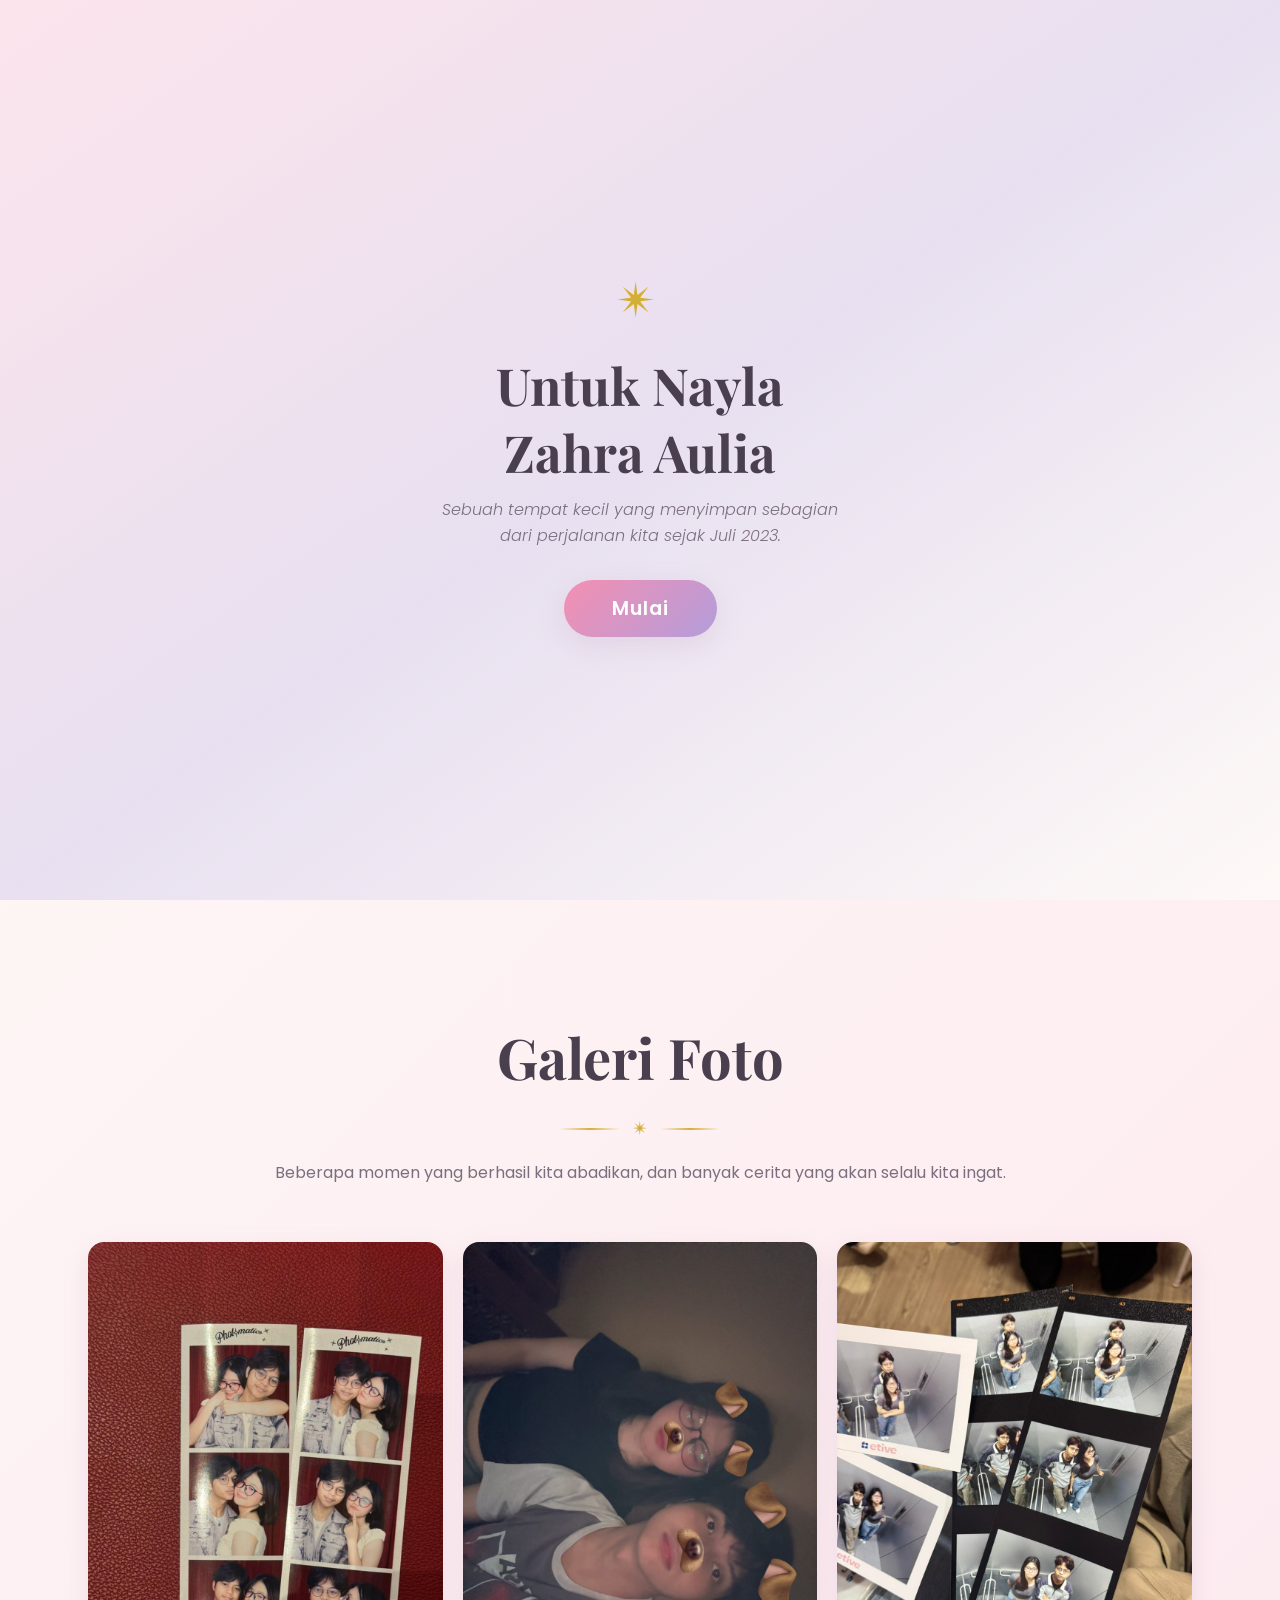
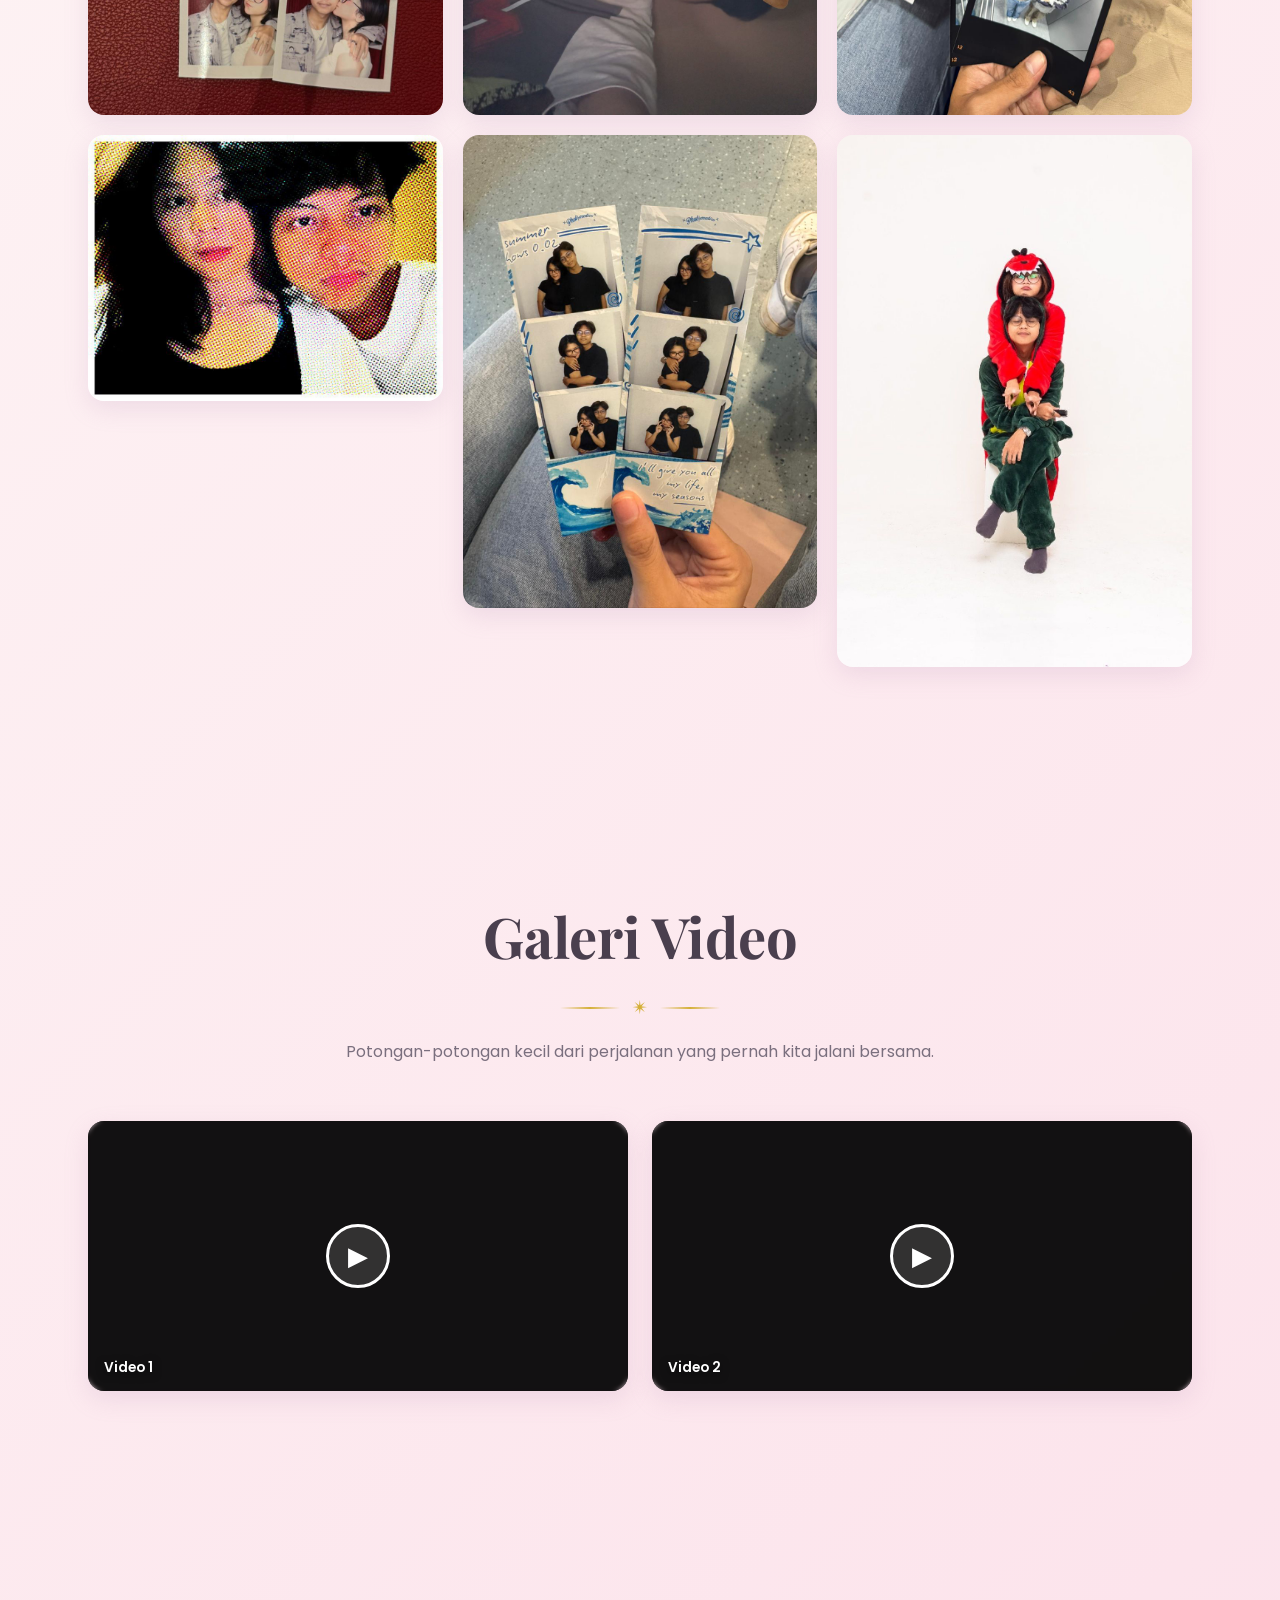
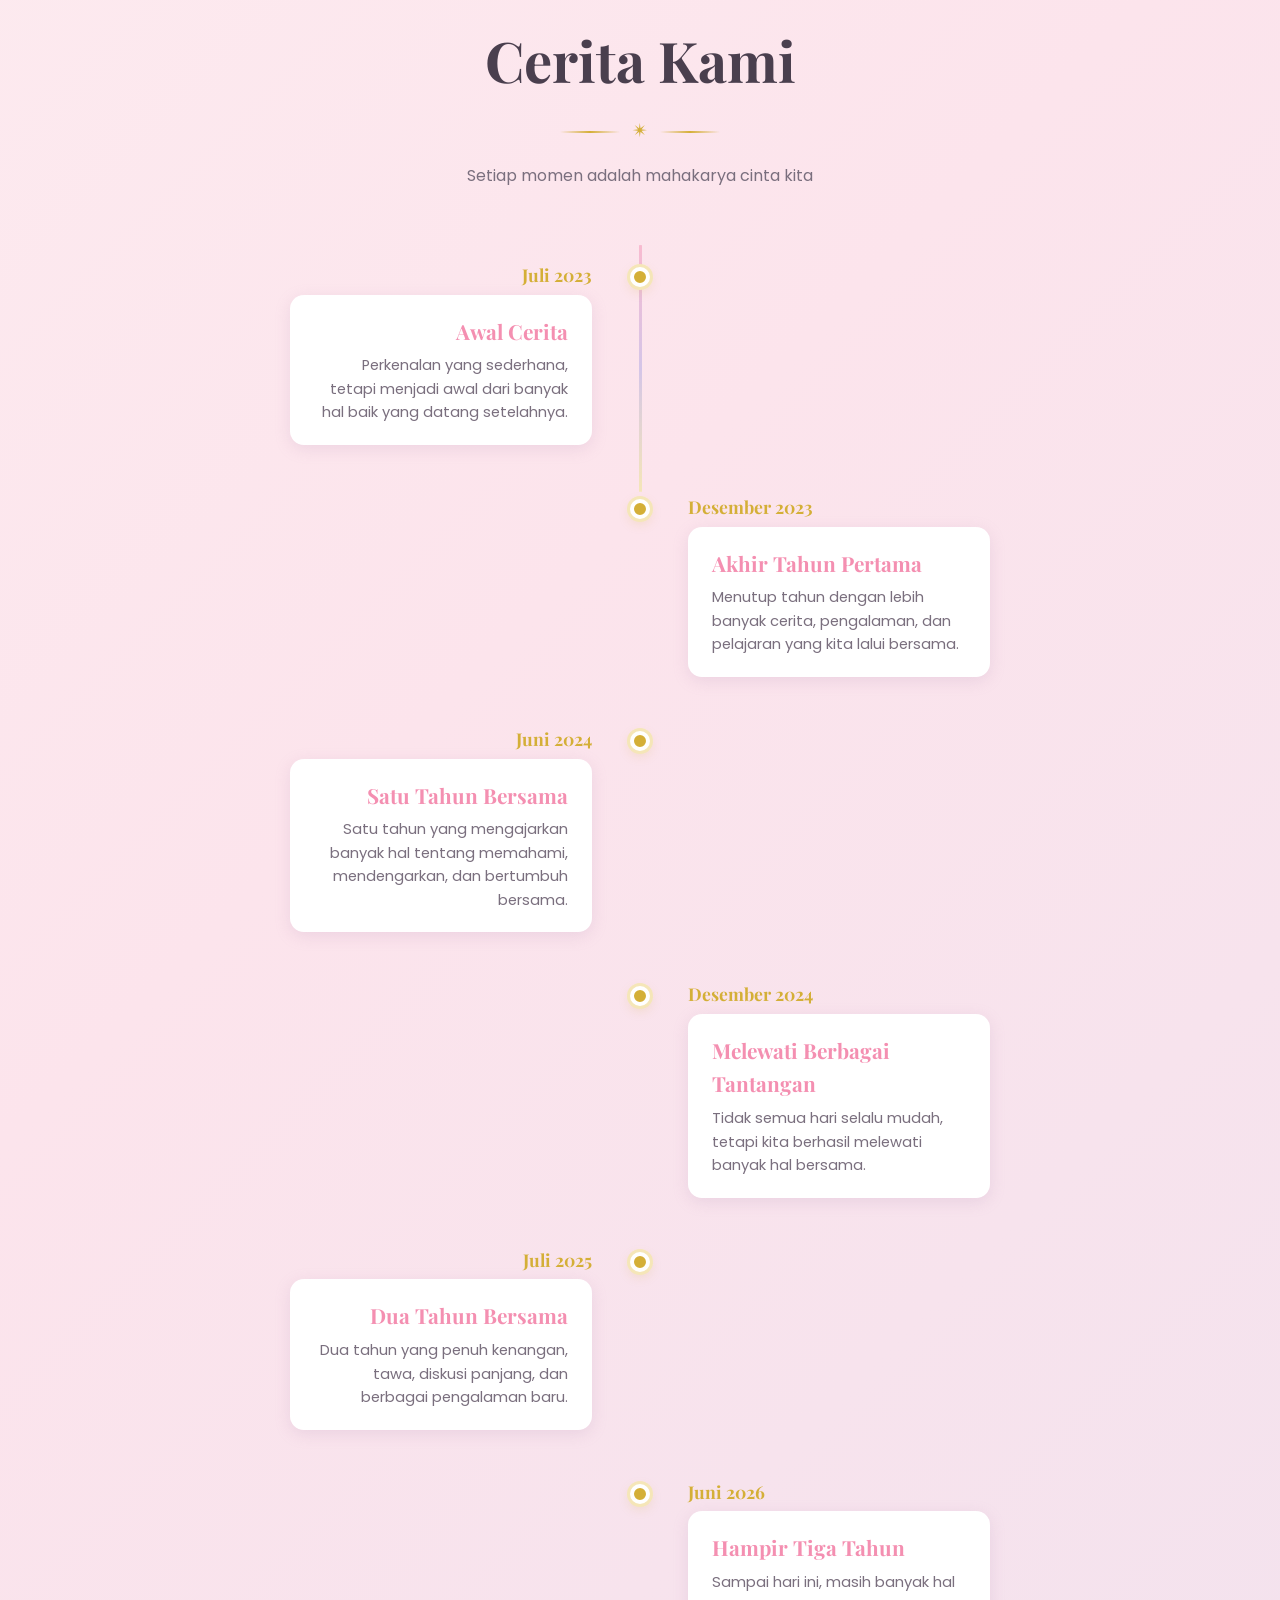
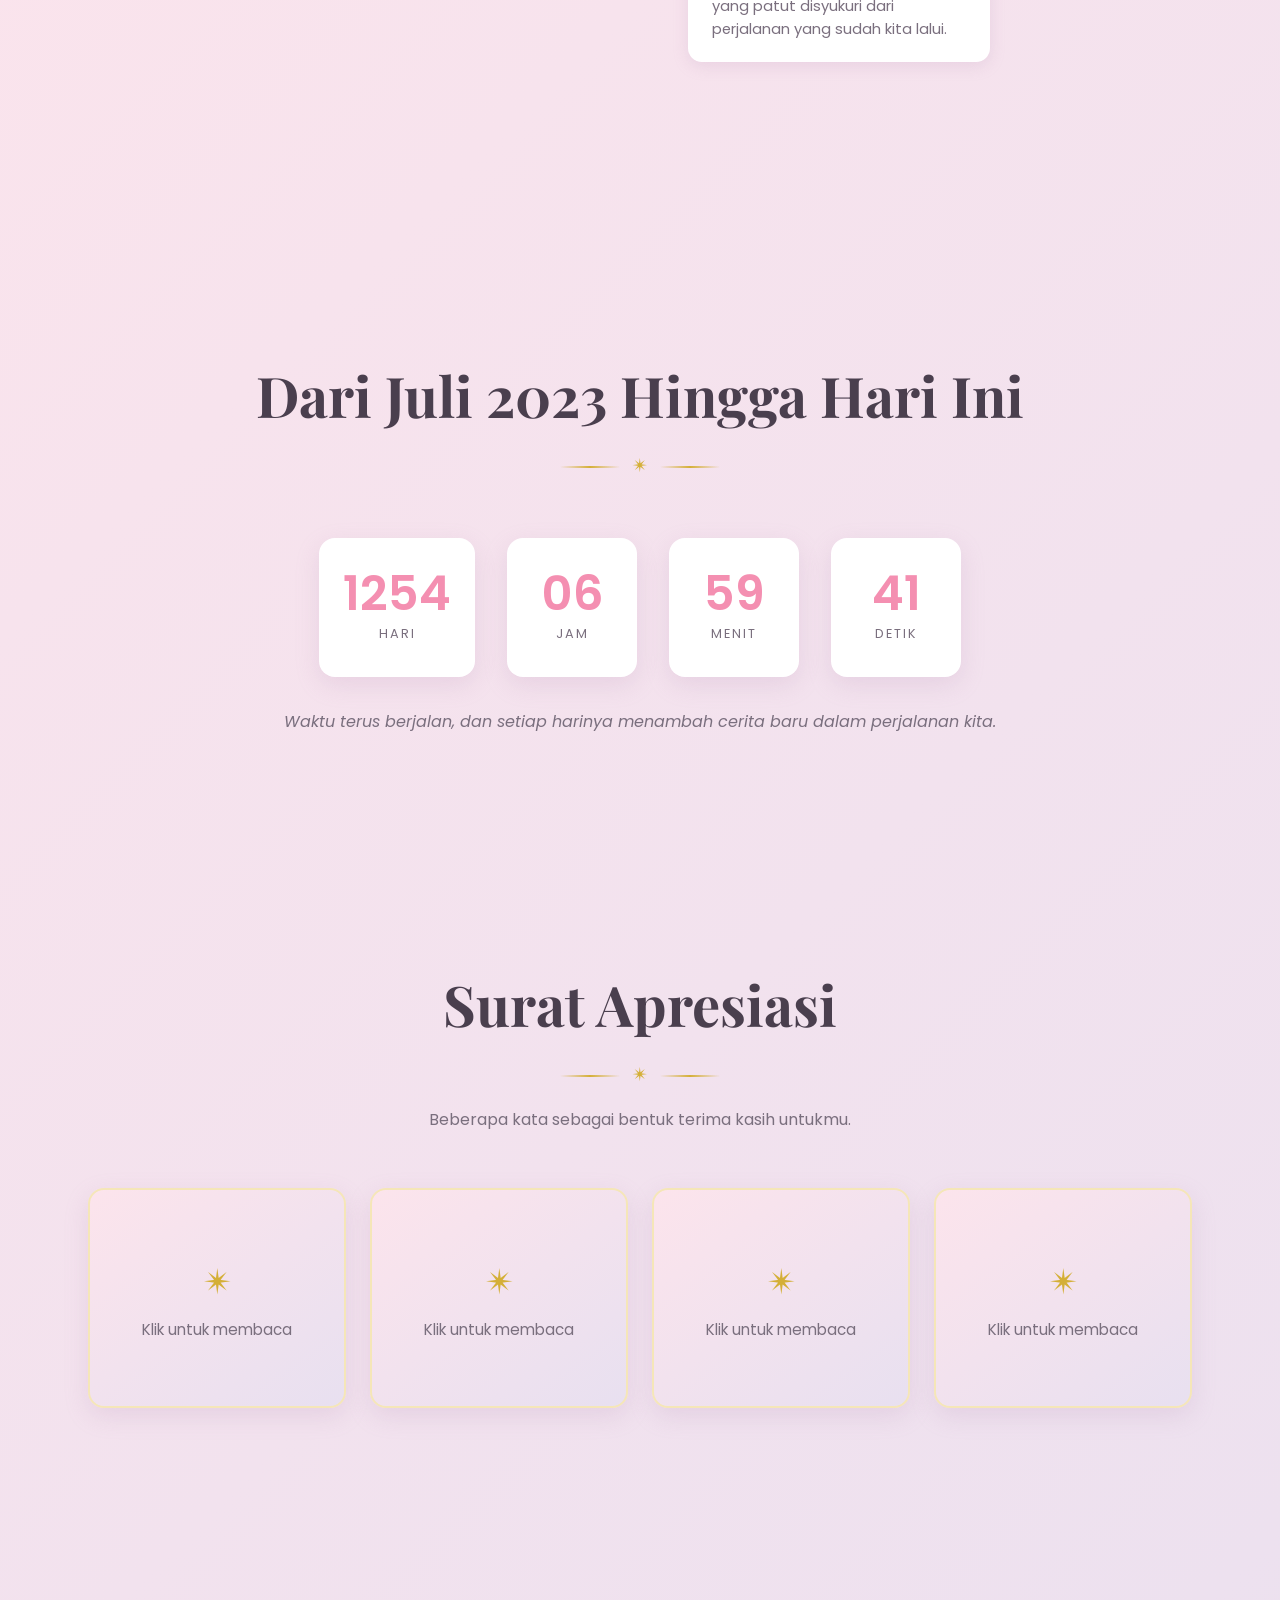
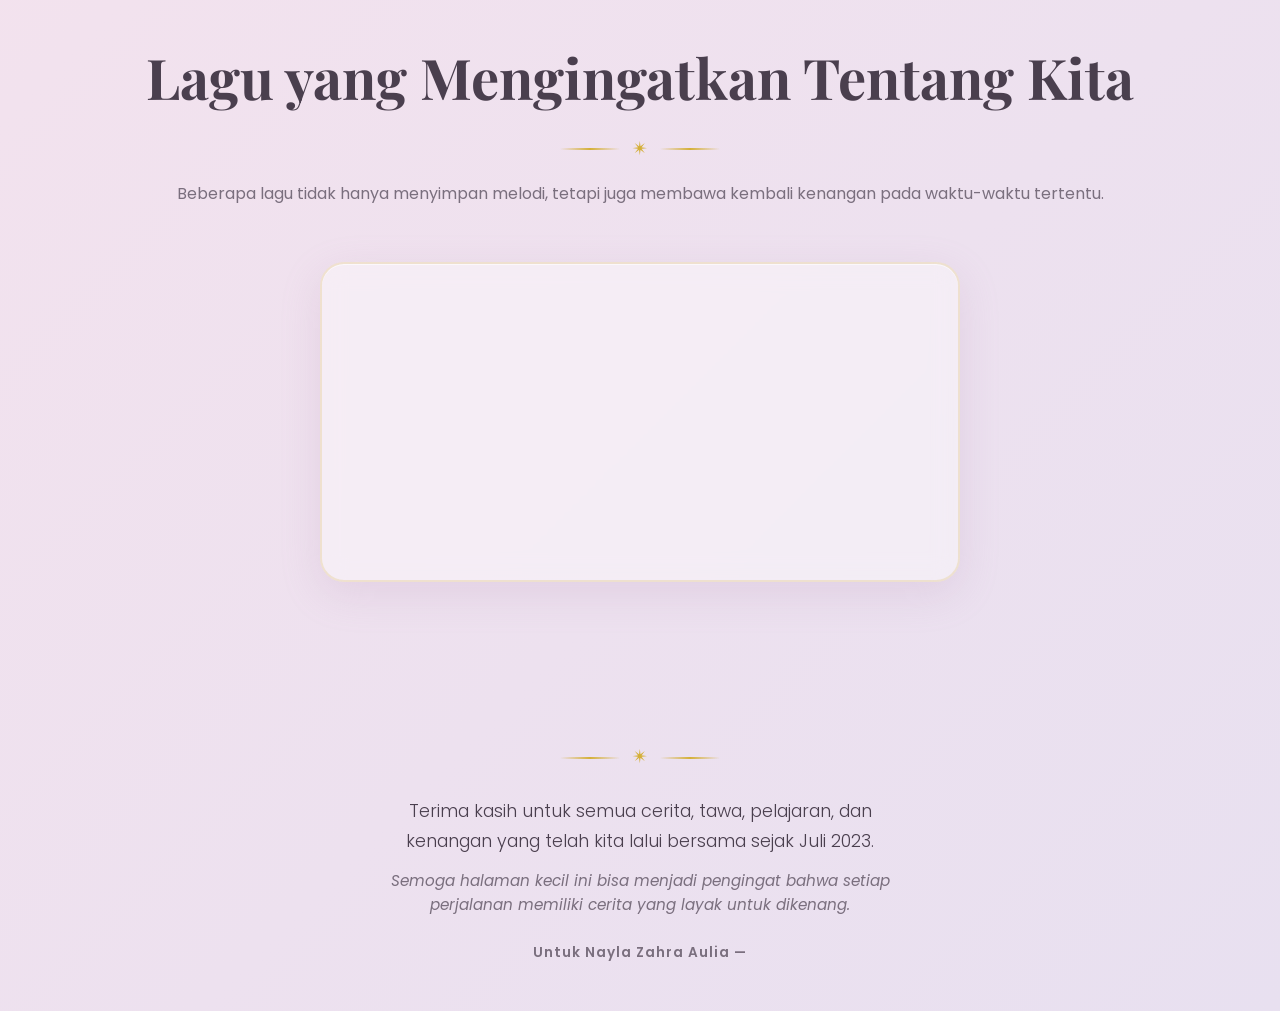
==== index.html @ 7ae52868 "Update website" ====
<!DOCTYPE html>
<html lang="id">
<head>
  <meta charset="UTF-8" />
  <meta name="viewport" content="width=device-width, initial-scale=1.0" />
  <title>Untuk Nayla Zahra Aulia</title>

  <!-- Google Fonts -->
  <link rel="preconnect" href="https://fonts.googleapis.com" />
  <link rel="preconnect" href="https://fonts.gstatic.com" crossorigin />
  <link href="https://fonts.googleapis.com/css2?family=Playfair+Display:wght@400;500;600;700&family=Poppins:wght@300;400;500;600&display=swap" rel="stylesheet" />

  <!-- AOS Library -->
  <link href="https://unpkg.com/aos@2.3.1/dist/aos.css" rel="stylesheet" />

  <!-- Custom CSS -->
  <link rel="stylesheet" href="style.css" />
</head>
<body>

  <!-- ========== WELCOME SCREEN ========== -->
  <div id="welcome-screen">
    <div class="welcome-content">
      <div class="welcome-floral">&#x2734;</div>
      <h1 class="welcome-title">Untuk Nayla Zahra Aulia</h1>
      <p class="welcome-subtitle">Sebuah tempat kecil yang menyimpan sebagian dari perjalanan kita sejak Juli 2023.</p>
      <button id="welcome-btn" class="welcome-btn">Mulai</button>
    </div>
  </div>

  <!-- ========== HERO SECTION ========== -->
  <section id="hero">
    <!-- Floating particles container -->
    <div id="particles-container"></div>

    <div class="hero-content">
      <p class="hero-greeting" data-aos="fade-down" data-aos-delay="300">Untuk</p>
      <h1 class="hero-title" data-aos="fade-up" data-aos-delay="500">
        Nayla Zahra Aulia
      </h1>
      <p class="hero-subtitle" data-aos="fade-up" data-aos-delay="700">
        Terima kasih sudah menjadi bagian dari perjalanan hidupku selama hampir tiga tahun terakhir. Website ini dibuat untuk menyimpan sebagian kecil dari kenangan yang telah kita lalui bersama.
      </p>
      <div class="hero-decoration" data-aos="fade-up" data-aos-delay="900">
        <span class="decoration-line"></span>
        <span class="decoration-flower">&#x2734;</span>
        <span class="decoration-line"></span>
      </div>
    </div>

    <a href="#gallery" class="scroll-down" data-aos="fade-up" data-aos-delay="1200">
      <span>Gulir ke bawah</span>
      <span class="scroll-arrow">&#x276F;</span>
    </a>
  </section>

  <!-- ========== GALERI FOTO ========== -->
  <section id="gallery" class="section">
    <div class="section-header" data-aos="fade-up">
      <h2 class="section-title">Galeri Foto</h2>
      <div class="section-divider">
        <span class="divider-line"></span>
        <span class="divider-flower">&#x2734;</span>
        <span class="divider-line"></span>
      </div>
      <p class="section-desc">Beberapa momen yang berhasil kita abadikan, dan banyak cerita yang akan selalu kita ingat.</p>
    </div>

    <!-- ✿ GANTI: ganti file foto di folder images/ ✿ -->
    <div class="gallery-grid">
      <div class="gallery-item" data-aos="fade-up" data-aos-delay="100">
        <img src="images/foto1.jpg" alt="Foto 1" loading="lazy" />
      </div>
      <div class="gallery-item" data-aos="fade-up" data-aos-delay="200">
        <img src="images/foto2.jpg" alt="Foto 2" loading="lazy" />
      </div>
      <div class="gallery-item" data-aos="fade-up" data-aos-delay="300">
        <img src="images/foto3.jpg" alt="Foto 3" loading="lazy" />
      </div>
      <div class="gallery-item" data-aos="fade-up" data-aos-delay="100">
        <img src="images/foto4.jpg" alt="Foto 4" loading="lazy" />
      </div>
      <div class="gallery-item" data-aos="fade-up" data-aos-delay="200">
        <img src="images/foto5.jpg" alt="Foto 5" loading="lazy" />
      </div>
      <div class="gallery-item" data-aos="fade-up" data-aos-delay="300">
        <img src="images/foto6.jpg" alt="Foto 6" loading="lazy" />
      </div>
    </div>
  </section>

  <!-- ========== LIGHTBOX MODAL ========== -->
  <div id="lightbox" class="lightbox">
    <span class="lightbox-close">&times;</span>
    <img class="lightbox-content" id="lightbox-img" alt="" />
    <div class="lightbox-caption" id="lightbox-caption"></div>
  </div>

  <!-- ========== GALERI VIDEO ========== -->
  <section id="video" class="section">
    <div class="section-header" data-aos="fade-up">
      <h2 class="section-title">Galeri Video</h2>
      <div class="section-divider">
        <span class="divider-line"></span>
        <span class="divider-flower">&#x2734;</span>
        <span class="divider-line"></span>
      </div>
      <p class="section-desc">Potongan-potongan kecil dari perjalanan yang pernah kita jalani bersama.</p>
    </div>

    <!-- ✿ GANTI: ganti file video di folder video/ ✿ -->
    <div class="video-grid">
      <div class="video-item" data-aos="zoom-in" data-aos-delay="100">
        <video class="custom-video" src="video/video1.mp4" muted playsinline></video>
        <div class="video-overlay">
          <button class="video-play-btn" aria-label="Play video">&#9654;</button>
        </div>
        <p class="video-label">Video 1</p>
      </div>
      <div class="video-item" data-aos="zoom-in" data-aos-delay="200">
        <video class="custom-video" src="video/video2.mp4" muted playsinline></video>
        <div class="video-overlay">
          <button class="video-play-btn" aria-label="Play video">&#9654;</button>
        </div>
        <p class="video-label">Video 2</p>
      </div>
    </div>
  </section>

  <!-- ========== TIMELINE "CERITA KAMI" ========== -->
  <section id="timeline" class="section">
    <div class="section-header" data-aos="fade-up">
      <h2 class="section-title">Cerita Kami</h2>
      <div class="section-divider">
        <span class="divider-line"></span>
        <span class="divider-flower">&#x2734;</span>
        <span class="divider-line"></span>
      </div>
      <p class="section-desc">Setiap momen adalah mahakarya cinta kita</p>
    </div>

    <div class="timeline-container">
      <div class="timeline-item" data-aos="fade-right">
        <div class="timeline-date">Juli 2023</div>
        <div class="timeline-content">
          <h3>Awal Cerita</h3>
          <p>Perkenalan yang sederhana, tetapi menjadi awal dari banyak hal baik yang datang setelahnya.</p>
        </div>
      </div>
      <div class="timeline-item" data-aos="fade-left">
        <div class="timeline-date">Desember 2023</div>
        <div class="timeline-content">
          <h3>Akhir Tahun Pertama</h3>
          <p>Menutup tahun dengan lebih banyak cerita, pengalaman, dan pelajaran yang kita lalui bersama.</p>
        </div>
      </div>
      <div class="timeline-item" data-aos="fade-right">
        <div class="timeline-date">Juni 2024</div>
        <div class="timeline-content">
          <h3>Satu Tahun Bersama</h3>
          <p>Satu tahun yang mengajarkan banyak hal tentang memahami, mendengarkan, dan bertumbuh bersama.</p>
        </div>
      </div>
      <div class="timeline-item" data-aos="fade-left">
        <div class="timeline-date">Desember 2024</div>
        <div class="timeline-content">
          <h3>Melewati Berbagai Tantangan</h3>
          <p>Tidak semua hari selalu mudah, tetapi kita berhasil melewati banyak hal bersama.</p>
        </div>
      </div>
      <div class="timeline-item" data-aos="fade-right">
        <div class="timeline-date">Juli 2025</div>
        <div class="timeline-content">
          <h3>Dua Tahun Bersama</h3>
          <p>Dua tahun yang penuh kenangan, tawa, diskusi panjang, dan berbagai pengalaman baru.</p>
        </div>
      </div>
      <div class="timeline-item" data-aos="fade-left">
        <div class="timeline-date">Juni 2026</div>
        <div class="timeline-content">
          <h3>Hampir Tiga Tahun</h3>
          <p>Sampai hari ini, masih banyak hal yang patut disyukuri dari perjalanan yang sudah kita lalui.</p>
        </div>
      </div>
    </div>
  </section>

  <!-- ========== COUNTDOWN ========== -->
  <section id="countdown" class="section">
    <div class="section-header" data-aos="fade-up">
      <h2 class="section-title">Dari Juli 2023 Hingga Hari Ini</h2>
      <div class="section-divider">
        <span class="divider-line"></span>
        <span class="divider-flower">&#x2734;</span>
        <span class="divider-line"></span>
      </div>
    </div>

    <div class="countdown-wrapper" data-aos="zoom-in">
      <div class="countdown-item">
        <span class="countdown-number" id="countdown-days">00</span>
        <span class="countdown-label">Hari</span>
      </div>
      <div class="countdown-item">
        <span class="countdown-number" id="countdown-hours">00</span>
        <span class="countdown-label">Jam</span>
      </div>
      <div class="countdown-item">
        <span class="countdown-number" id="countdown-minutes">00</span>
        <span class="countdown-label">Menit</span>
      </div>
      <div class="countdown-item">
        <span class="countdown-number" id="countdown-seconds">00</span>
        <span class="countdown-label">Detik</span>
      </div>
    </div>
    <p class="countdown-text" data-aos="fade-up">Waktu terus berjalan, dan setiap harinya menambah cerita baru dalam perjalanan kita.</p>
  </section>

  <!-- ========== SURAT APRESIASI ========== -->
  <section id="letters" class="section">
    <div class="section-header" data-aos="fade-up">
      <h2 class="section-title">Surat Apresiasi</h2>
      <div class="section-divider">
        <span class="divider-line"></span>
        <span class="divider-flower">&#x2734;</span>
        <span class="divider-line"></span>
      </div>
      <p class="section-desc">Beberapa kata sebagai bentuk terima kasih untukmu.</p>
    </div>

    <div class="letters-grid">
      <div class="letter-card" data-aos="flip-left" data-aos-delay="100">
        <div class="letter-inner">
          <div class="letter-front">
            <span class="letter-icon">&#x2734;</span>
            <p>Klik untuk membaca</p>
          </div>
          <div class="letter-back">
            <p>
              Terima kasih sudah hadir di banyak fase hidupku dan menjadi seseorang yang selalu bisa diajak berbagi cerita.
            </p>
          </div>
        </div>
      </div>
      <div class="letter-card" data-aos="flip-left" data-aos-delay="200">
        <div class="letter-inner">
          <div class="letter-front">
            <span class="letter-icon">&#x2734;</span>
            <p>Klik untuk membaca</p>
          </div>
          <div class="letter-back">
            <p>
              Terima kasih untuk semua waktu, perhatian, dan dukungan yang mungkin sering terlihat sederhana, tetapi selalu berarti.
            </p>
          </div>
        </div>
      </div>
      <div class="letter-card" data-aos="flip-left" data-aos-delay="300">
        <div class="letter-inner">
          <div class="letter-front">
            <span class="letter-icon">&#x2734;</span>
            <p>Klik untuk membaca</p>
          </div>
          <div class="letter-back">
            <p>
              Aku bersyukur karena selama hampir tiga tahun ini kita terus belajar memahami satu sama lain.
            </p>
          </div>
        </div>
      </div>
      <div class="letter-card" data-aos="flip-left" data-aos-delay="400">
        <div class="letter-inner">
          <div class="letter-front">
            <span class="letter-icon">&#x2734;</span>
            <p>Klik untuk membaca</p>
          </div>
          <div class="letter-back">
            <p>
              Semoga apa pun yang akan datang ke depannya, kita tetap bisa saling mendukung dan bertumbuh menjadi versi terbaik dari diri kita masing-masing.
            </p>
          </div>
        </div>
      </div>
    </div>
  </section>

  <!-- ========== LAGU YANG MENGINGATKAN TENTANG KITA ========== -->
  <section id="lagu-kita" class="section section-lagu">
    <div class="section-header" data-aos="fade-up">
      <h2 class="section-title">Lagu yang Mengingatkan Tentang Kita</h2>
      <div class="section-divider">
        <span class="divider-line"></span>
        <span class="divider-flower">&#x2734;</span>
        <span class="divider-line"></span>
      </div>
      <p class="section-desc">Beberapa lagu tidak hanya menyimpan melodi, tetapi juga membawa kembali kenangan pada waktu-waktu tertentu.</p>
    </div>
    <div class="lagu-wrapper" data-aos="fade-up" data-aos-delay="200">
      <iframe
        id="soundcloud-iframe"
        width="100%"
        height="300"
        scrolling="no"
        frameborder="no"
        allow="autoplay; encrypted-media"
        src="about:blank">
      </iframe>
    </div>
  </section>

  <!-- ========== FOOTER ========== -->
  <footer id="footer">
    <div class="footer-decoration" data-aos="fade-up">
      <span class="decoration-line"></span>
      <span class="decoration-flower">&#x2734;</span>
      <span class="decoration-line"></span>
    </div>
    <p class="footer-text" data-aos="fade-up">
      Terima kasih untuk semua cerita, tawa, pelajaran, dan kenangan yang telah kita lalui bersama sejak Juli 2023.
    </p>
    <p class="footer-subtext" data-aos="fade-up">
      Semoga halaman kecil ini bisa menjadi pengingat bahwa setiap perjalanan memiliki cerita yang layak untuk dikenang.
    </p>
    <p class="footer-copyright" data-aos="fade-up">
      Untuk Nayla Zahra Aulia &mdash;
    </p>
  </footer>

  <!-- ========== SCRIPTS ========== -->
  <script src="https://unpkg.com/aos@2.3.1/dist/aos.js"></script>
  <script src="script.js"></script>
</body>
</html>
---- style.css ----
/* ================================================================
   STYLE.CSS — Untuk Nayla Aulia Zahra
   Tema: Pastel Pink, Lavender, Gold
   ================================================================ */

/* ---------- CSS VARIABLES ---------- */
:root {
  --pink-light: #fce4ec;
  --pink-pastel: #f8bbd0;
  --pink-medium: #f48fb1;
  --lavender-light: #e8e0f0;
  --lavender: #d4c5e8;
  --lavender-dark: #b39ddb;
  --gold: #d4af37;
  --gold-light: #f5e6b8;
  --white: #ffffff;
  --cream: #fef9f7;
  --text-dark: #4a3f4e;
  --text-soft: #7a6f7e;
  --shadow-soft: rgba(180, 140, 180, 0.2);
  --shadow-gold: rgba(212, 175, 55, 0.25);
  --font-display: 'Playfair Display', serif;
  --font-body: 'Poppins', sans-serif;
  --transition: 0.35s cubic-bezier(0.4, 0, 0.2, 1);
}

/* ---------- RESET & BASE ---------- */
*, *::before, *::after {
  margin: 0;
  padding: 0;
  box-sizing: border-box;
}

html {
  scroll-behavior: smooth;
  overflow-x: hidden;
}

body {
  font-family: var(--font-body);
  background: linear-gradient(135deg, var(--cream) 0%, var(--pink-light) 50%, var(--lavender-light) 100%);
  color: var(--text-dark);
  line-height: 1.6;
  overflow: hidden;
  min-height: 100vh;
}

body.welcome-done {
  overflow-x: hidden;
  overflow-y: auto;
}

img {
  max-width: 100%;
  display: block;
}

a {
  text-decoration: none;
  color: inherit;
}

/* ---------- SECTION STANDARD ---------- */
.section {
  padding: 5rem 1.5rem;
  max-width: 1200px;
  margin: 0 auto;
  position: relative;
}

.section-header {
  text-align: center;
  margin-bottom: 3.5rem;
}

.section-title {
  font-family: var(--font-display);
  font-size: 2.5rem;
  color: var(--text-dark);
  margin-bottom: 0.75rem;
}

.section-desc {
  color: var(--text-soft);
  font-size: 1rem;
  margin-top: 1rem;
}

.section-divider,
.hero-decoration {
  display: flex;
  align-items: center;
  justify-content: center;
  gap: 0.75rem;
  margin: 0.5rem 0;
}

.divider-line,
.decoration-line {
  display: block;
  width: 60px;
  height: 2px;
  background: linear-gradient(90deg, transparent, var(--gold), transparent);
  border-radius: 2px;
}

.divider-heart,
.decoration-heart,
.divider-flower,
.decoration-flower {
  color: var(--gold);
  font-size: 1.2rem;
  animation: pulse-glow 2s ease-in-out infinite;
}

/* ========== 1. WELCOME SCREEN ========== */
#welcome-screen {
  position: fixed;
  inset: 0;
  background: linear-gradient(145deg, var(--pink-light) 0%, var(--lavender-light) 50%, var(--cream) 100%);
  display: flex;
  align-items: center;
  justify-content: center;
  z-index: 10000;
  transition: opacity 0.7s ease, visibility 0.7s ease;
}

#welcome-screen.hidden {
  opacity: 0;
  visibility: hidden;
  pointer-events: none;
}

.welcome-content {
  text-align: center;
  padding: 2rem;
  max-width: 480px;
  animation: welcome-in 1s ease-out;
}

@keyframes welcome-in {
  from { opacity: 0; transform: translateY(30px) scale(0.95); }
  to   { opacity: 1; transform: translateY(0) scale(1); }
}

.welcome-floral {
  font-size: 3rem;
  color: var(--gold);
  margin-bottom: 0.75rem;
  animation: pulse-glow 2s ease-in-out infinite;
  letter-spacing: 0.5rem;
}

.welcome-title {
  font-family: var(--font-display);
  font-size: clamp(2rem, 6vw, 3.2rem);
  color: var(--text-dark);
  margin-bottom: 0.75rem;
  line-height: 1.3;
}

.welcome-subtitle {
  font-size: 1rem;
  color: var(--text-soft);
  font-weight: 300;
  font-style: italic;
  margin-bottom: 2rem;
}

.welcome-btn {
  font-family: var(--font-body);
  font-size: 1.2rem;
  font-weight: 600;
  padding: 0.85rem 3rem;
  border: none;
  border-radius: 50px;
  background: linear-gradient(135deg, var(--pink-medium), var(--lavender-dark));
  color: var(--white);
  cursor: pointer;
  box-shadow: 0 8px 28px var(--shadow-soft);
  transition: var(--transition);
  letter-spacing: 1px;
}

.welcome-btn:hover {
  transform: translateY(-3px) scale(1.04);
  box-shadow: 0 12px 40px var(--shadow-soft);
}

.welcome-btn:active {
  transform: translateY(0) scale(0.97);
}

@keyframes heartbeat {
  0%, 100% { transform: scale(1); }
  15% { transform: scale(1.25); }
  30% { transform: scale(1); }
  45% { transform: scale(1.15); }
  60% { transform: scale(1); }
}

@keyframes pulse-glow {
  0%, 100% { text-shadow: 0 0 5px var(--shadow-gold); }
  50% { text-shadow: 0 0 20px var(--shadow-gold), 0 0 35px var(--gold-light); }
}

/* ========== 2. HERO SECTION ========== */
#hero {
  min-height: 100vh;
  display: flex;
  flex-direction: column;
  align-items: center;
  justify-content: center;
  position: relative;
  overflow: hidden;
  background: linear-gradient(160deg, var(--cream) 0%, var(--pink-light) 30%, var(--lavender-light) 70%, var(--cream) 100%);
  padding: 2rem;
}

#particles-container {
  position: absolute;
  inset: 0;
  pointer-events: none;
  overflow: hidden;
  z-index: 1;
}

.particle {
  position: absolute;
  font-size: 1.2rem;
  opacity: 0;
  animation: float-up linear infinite;
  pointer-events: none;
  will-change: transform, opacity;
}

@keyframes float-up {
  0% {
    opacity: 0;
    transform: translateY(100vh) rotate(0deg) scale(0.5);
  }
  10% {
    opacity: 0.8;
  }
  90% {
    opacity: 0.6;
  }
  100% {
    opacity: 0;
    transform: translateY(-10vh) rotate(360deg) scale(1.2);
  }
}

.hero-content {
  text-align: center;
  position: relative;
  z-index: 2;
  max-width: 700px;
}

.hero-greeting {
  font-family: var(--font-display);
  font-size: 1.5rem;
  color: var(--text-soft);
  margin-bottom: 0.5rem;
}

.hero-title {
  font-family: var(--font-display);
  font-size: clamp(2.5rem, 8vw, 5rem);
  font-weight: 700;
  background: linear-gradient(135deg, var(--text-dark) 0%, var(--gold) 50%, var(--text-dark) 100%);
  -webkit-background-clip: text;
  -webkit-text-fill-color: transparent;
  background-clip: text;
  line-height: 1.2;
  margin-bottom: 1rem;
}

.hero-subtitle {
  font-size: 1rem;
  color: var(--text-soft);
  font-weight: 300;
  font-style: italic;
  max-width: 620px;
  margin: 0 auto 1.5rem;
  line-height: 1.7;
}

/* Scroll down button */
.scroll-down {
  position: absolute;
  bottom: 2rem;
  left: 50%;
  transform: translateX(-50%);
  display: flex;
  flex-direction: column;
  align-items: center;
  gap: 0.4rem;
  color: var(--text-soft);
  font-size: 0.85rem;
  font-family: var(--font-body);
  z-index: 2;
  transition: var(--transition);
  cursor: pointer;
}

.scroll-down:hover {
  color: var(--gold);
}

.scroll-arrow {
  font-size: 1.2rem;
  display: inline-block;
  animation: bounce-arrow 2s ease-in-out infinite;
  transform: rotate(90deg);
}

@keyframes bounce-arrow {
  0%, 100% { transform: rotate(90deg) translateY(0); }
  50% { transform: rotate(90deg) translateY(8px); }
}

/* ========== 3. GALERI FOTO — Masonry Style ========== */
.gallery-grid {
  column-count: 2;
  column-gap: 1.25rem;
  break-inside: avoid;
}

.gallery-item {
  break-inside: avoid;
  margin-bottom: 1.25rem;
  border-radius: 16px;
  overflow: hidden;
  cursor: pointer;
  position: relative;
  box-shadow: 0 8px 25px var(--shadow-soft);
  transition: transform var(--transition), box-shadow var(--transition);
}

.gallery-item img {
  width: 100%;
  display: block;
  transition: transform 0.5s ease;
}

.gallery-item:hover {
  transform: translateY(-6px);
  box-shadow: 0 16px 40px var(--shadow-soft);
}

.gallery-item:hover img {
  transform: scale(1.08);
}

/* ========== 4. LIGHTBOX ========== */
.lightbox {
  display: none;
  position: fixed;
  inset: 0;
  background: rgba(0, 0, 0, 0.88);
  z-index: 9998;
  align-items: center;
  justify-content: center;
  padding: 2rem;
  backdrop-filter: blur(4px);
}

.lightbox.active {
  display: flex;
}

.lightbox-content {
  max-width: 90vw;
  max-height: 85vh;
  border-radius: 12px;
  box-shadow: 0 20px 60px rgba(0, 0, 0, 0.5);
  animation: lightbox-in 0.35s ease;
}

@keyframes lightbox-in {
  from { opacity: 0; transform: scale(0.9); }
  to { opacity: 1; transform: scale(1); }
}

.lightbox-close {
  position: absolute;
  top: 1.5rem;
  right: 2rem;
  font-size: 2.5rem;
  color: var(--white);
  cursor: pointer;
  transition: var(--transition);
  line-height: 1;
  z-index: 1;
}

.lightbox-close:hover {
  color: var(--gold);
  transform: rotate(90deg);
}

.lightbox-caption {
  position: absolute;
  bottom: 1.5rem;
  left: 50%;
  transform: translateX(-50%);
  color: var(--white);
  font-family: var(--font-body);
  font-size: 0.95rem;
  text-align: center;
  max-width: 80%;
}

/* ========== 5. GALERI VIDEO ========== */
.video-grid {
  display: grid;
  grid-template-columns: repeat(auto-fill, minmax(300px, 1fr));
  gap: 1.5rem;
}

.video-item {
  position: relative;
  border-radius: 16px;
  overflow: hidden;
  box-shadow: 0 8px 25px var(--shadow-soft);
  background: rgba(0, 0, 0, 0.9);
  cursor: pointer;
  display: flex;
  align-items: center;
  justify-content: center;
}

.video-item video {
  width: 100%;
  display: block;
  aspect-ratio: auto;
  object-fit: contain;
  max-height: 70vh;
}

.video-overlay {
  position: absolute;
  inset: 0;
  background: rgba(0, 0, 0, 0.25);
  backdrop-filter: blur(2px);
  -webkit-backdrop-filter: blur(2px);
  display: flex;
  align-items: center;
  justify-content: center;
  transition: var(--transition);
}

.video-item:hover .video-overlay {
  background: rgba(0, 0, 0, 0.05);
  backdrop-filter: blur(0px);
}

.video-play-btn {
  width: 64px;
  height: 64px;
  border-radius: 50%;
  border: 3px solid var(--white);
  background: rgba(255, 255, 255, 0.15);
  backdrop-filter: blur(4px);
  color: var(--white);
  font-size: 1.6rem;
  display: flex;
  align-items: center;
  justify-content: center;
  cursor: pointer;
  transition: var(--transition);
}

.video-play-btn:hover {
  background: var(--gold);
  border-color: var(--gold);
  transform: scale(1.1);
}

.video-label {
  position: absolute;
  bottom: 0.75rem;
  left: 1rem;
  color: var(--white);
  font-size: 0.85rem;
  font-weight: 600;
  text-shadow: 0 2px 8px rgba(0, 0, 0, 0.6);
  z-index: 2;
}

/* ========== 6. TIMELINE ========== */
.timeline-container {
  position: relative;
  max-width: 700px;
  margin: 0 auto;
  padding: 1rem 0;
}

/* Vertical line */
.timeline-container::before {
  content: '';
  position: absolute;
  top: 0;
  bottom: 0;
  left: 24px;
  width: 3px;
  background: linear-gradient(to bottom, var(--pink-pastel), var(--lavender), var(--gold-light));
  border-radius: 3px;
  transform-origin: top;
  /* Scaled via JS Intersection Observer */
}

.timeline-item {
  position: relative;
  padding: 0 0 2.5rem 4rem;
}

.timeline-item::before {
  content: '';
  position: absolute;
  left: 15px;
  top: 6px;
  width: 20px;
  height: 20px;
  border-radius: 50%;
  background: var(--gold);
  border: 4px solid var(--white);
  box-shadow: 0 0 0 3px var(--gold-light), 0 4px 12px var(--shadow-gold);
  animation: timeline-pulse 2.5s ease-in-out infinite;
  z-index: 2;
}

@keyframes timeline-pulse {
  0%, 100% { box-shadow: 0 0 0 3px var(--gold-light), 0 4px 12px var(--shadow-gold); }
  50% { box-shadow: 0 0 0 6px rgba(212, 175, 55, 0.25), 0 4px 20px var(--shadow-gold); }
}

.timeline-date {
  font-family: var(--font-display);
  font-size: 1.1rem;
  color: var(--gold);
  margin-bottom: 0.35rem;
  font-weight: 700;
}

.timeline-content {
  background: var(--white);
  padding: 1.25rem 1.5rem;
  border-radius: 14px;
  box-shadow: 0 4px 16px var(--shadow-soft);
  transition: var(--transition);
}

.timeline-content:hover {
  transform: translateX(4px);
  box-shadow: 0 8px 28px var(--shadow-soft);
}

.timeline-content h3 {
  font-family: var(--font-display);
  font-size: 1.3rem;
  color: var(--pink-medium);
  margin-bottom: 0.4rem;
}

.timeline-content p {
  font-size: 0.92rem;
  color: var(--text-soft);
}

/* ========== 7. COUNTDOWN ========== */
#countdown {
  text-align: center;
}

.countdown-wrapper {
  display: flex;
  justify-content: center;
  gap: 1.5rem;
  flex-wrap: wrap;
  margin: 2rem 0;
}

.countdown-item {
  background: var(--white);
  border-radius: 16px;
  padding: 1.5rem 1.25rem;
  min-width: 110px;
  box-shadow: 0 8px 25px var(--shadow-soft);
  display: flex;
  flex-direction: column;
  align-items: center;
  transition: var(--transition);
}

.countdown-item:hover {
  transform: translateY(-4px);
  box-shadow: 0 12px 35px var(--shadow-soft);
}

.countdown-number {
  font-family: var(--font-body);
  font-size: 2.5rem;
  font-weight: 600;
  color: var(--pink-medium);
  display: block;
  line-height: 1;
}

.countdown-label {
  font-size: 0.8rem;
  color: var(--text-soft);
  text-transform: uppercase;
  letter-spacing: 2px;
  margin-top: 0.4rem;
}

.countdown-text {
  font-family: var(--font-body);
  font-size: 1rem;
  font-weight: 400;
  font-style: italic;
  color: var(--text-soft);
  margin-top: 1rem;
}

/* ========== 8. SURAT CINTA ========== */
.letters-grid {
  display: grid;
  grid-template-columns: repeat(auto-fill, minmax(250px, 1fr));
  gap: 1.5rem;
}

.letter-card {
  perspective: 800px;
  height: 220px;
  cursor: pointer;
}

.letter-inner {
  position: relative;
  width: 100%;
  height: 100%;
  transition: transform 0.6s cubic-bezier(0.4, 0, 0.2, 1);
  transform-style: preserve-3d;
}

.letter-card.flipped .letter-inner {
  transform: rotateY(180deg);
}

.letter-front,
.letter-back {
  position: absolute;
  inset: 0;
  backface-visibility: hidden;
  border-radius: 16px;
  display: flex;
  flex-direction: column;
  align-items: center;
  justify-content: center;
  padding: 1.5rem;
  text-align: center;
  box-shadow: 0 8px 25px var(--shadow-soft);
}

.letter-front {
  background: linear-gradient(145deg, var(--pink-light), var(--lavender-light));
  border: 2px solid var(--gold-light);
}

.letter-front .letter-icon {
  font-size: 2.2rem;
  color: var(--gold);
  margin-bottom: 0.5rem;
  animation: pulse-glow 2s ease-in-out infinite;
}

.letter-front p {
  font-family: var(--font-body);
  font-size: 0.95rem;
  font-weight: 400;
  color: var(--text-soft);
}

.letter-back {
  background: var(--white);
  border: 2px solid var(--gold-light);
  transform: rotateY(180deg);
}

.letter-back p {
  font-size: 0.95rem;
  color: var(--text-dark);
  font-style: italic;
  line-height: 1.5;
}

/* ========== 9. LAGU KITA ========== */
.section-lagu {
  text-align: center;
}

.lagu-wrapper {
  max-width: 640px;
  margin: 0 auto;
  border-radius: 24px;
  overflow: hidden;
  background: rgba(255, 255, 255, 0.4);
  backdrop-filter: blur(12px);
  -webkit-backdrop-filter: blur(12px);
  border: 2px solid rgba(212, 175, 55, 0.2);
  box-shadow:
    0 12px 40px var(--shadow-soft),
    inset 0 1px 0 rgba(255, 255, 255, 0.6);
  padding: 0.5rem;
  transition: var(--transition);
}

.lagu-wrapper:hover {
  box-shadow:
    0 20px 60px var(--shadow-soft),
    inset 0 1px 0 rgba(255, 255, 255, 0.6);
  border-color: var(--gold-light);
}

.lagu-wrapper iframe {
  border-radius: 18px;
  display: block;
}

/* ========== 10. FOOTER ========== */
#footer {
  text-align: center;
  padding: 3rem 1.5rem;
  position: relative;
}

.footer-decoration {
  display: flex;
  align-items: center;
  justify-content: center;
  gap: 0.75rem;
  margin-bottom: 1.5rem;
}

.footer-text {
  font-family: var(--font-body);
  font-size: 1.1rem;
  font-weight: 300;
  color: var(--text-dark);
  margin-bottom: 0.75rem;
  line-height: 1.7;
  max-width: 520px;
  margin-left: auto;
  margin-right: auto;
}

.footer-subtext {
  font-size: 0.95rem;
  color: var(--text-soft);
  margin-bottom: 1.5rem;
  font-style: italic;
  line-height: 1.6;
  max-width: 500px;
  margin-left: auto;
  margin-right: auto;
}

.footer-copyright {
  font-size: 0.85rem;
  color: var(--text-soft);
  font-weight: 600;
  letter-spacing: 1px;
}

/* ========== RESPONSIVE ========== */

/* Tablet */
@media (min-width: 600px) {
  .section {
    padding: 6rem 2.5rem;
  }

  .section-title {
    font-size: 3rem;
  }

  .gallery-grid {
    column-count: 2;
  }

  .countdown-wrapper {
    gap: 2rem;
  }

  .countdown-item {
    min-width: 130px;
    padding: 2rem 1.5rem;
  }

  .countdown-number {
    font-size: 3rem;
  }

  .timeline-container::before {
    left: 50%;
    margin-left: -1.5px;
  }

  .timeline-item {
    padding: 0 2.5rem 3rem;
    width: 50%;
  }

  .timeline-item:nth-child(odd) {
    padding-left: 0;
    padding-right: 3rem;
    text-align: right;
    margin-left: 0;
  }

  .timeline-item:nth-child(even) {
    margin-left: 50%;
    padding-left: 3rem;
    padding-right: 0;
    text-align: left;
  }

  .timeline-item:nth-child(odd)::before {
    left: auto;
    right: -10px;
  }

  .timeline-item:nth-child(even)::before {
    left: -10px;
  }

  .letters-grid {
    grid-template-columns: repeat(2, 1fr);
  }
}

/* Desktop */
@media (min-width: 900px) {
  .section {
    padding: 7rem 3rem;
  }

  .section-title {
    font-size: 3.5rem;
  }

  .gallery-grid {
    column-count: 3;
  }

  .video-grid {
    grid-template-columns: repeat(2, 1fr);
  }

  .letters-grid {
    grid-template-columns: repeat(4, 1fr);
  }
}

/* Small phones */
@media (max-width: 360px) {
  .hero-title {
    font-size: 2rem;
  }

  .countdown-wrapper {
    gap: 0.75rem;
  }

  .countdown-item {
    min-width: 70px;
    padding: 1rem 0.5rem;
  }

  .countdown-number {
    font-size: 1.8rem;
  }
}

/* ========== AOS OVERRIDES ========== */
[data-aos] {
  pointer-events: none;
}
[data-aos].aos-animate {
  pointer-events: auto;
}
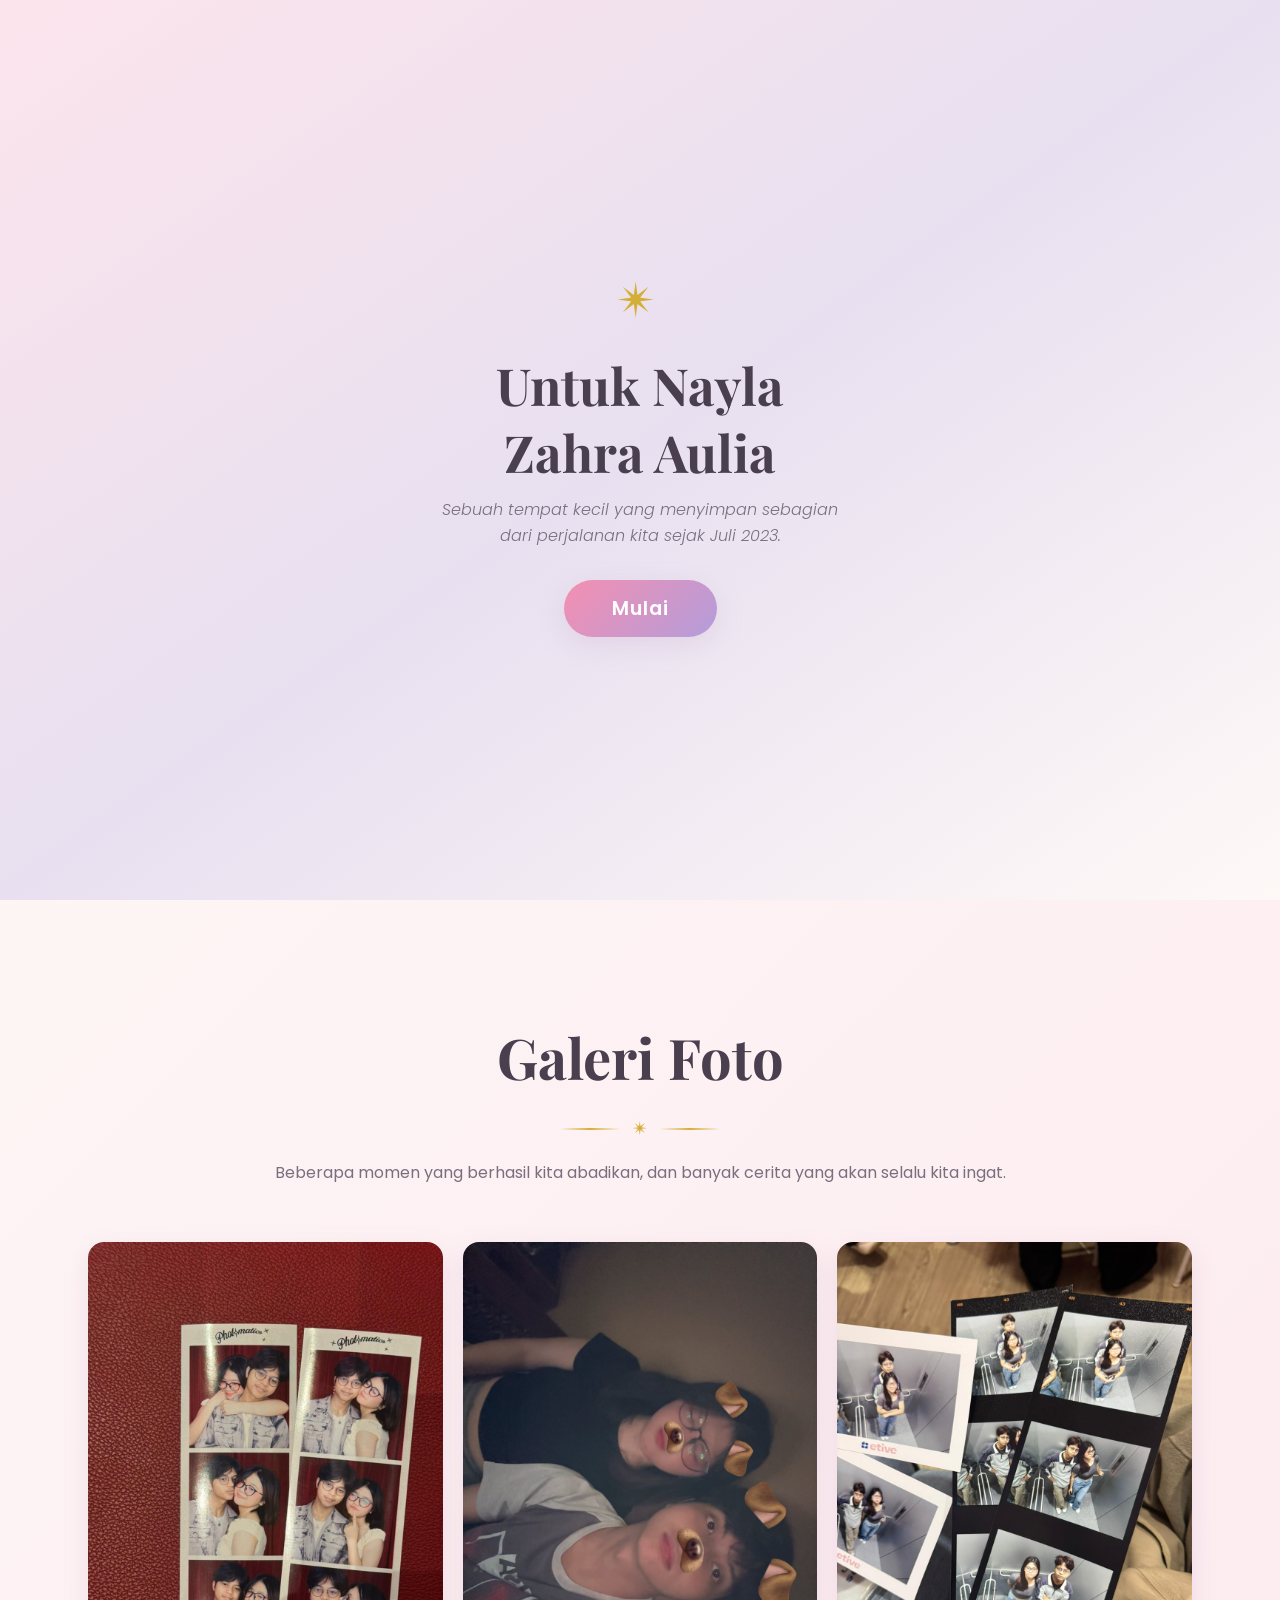
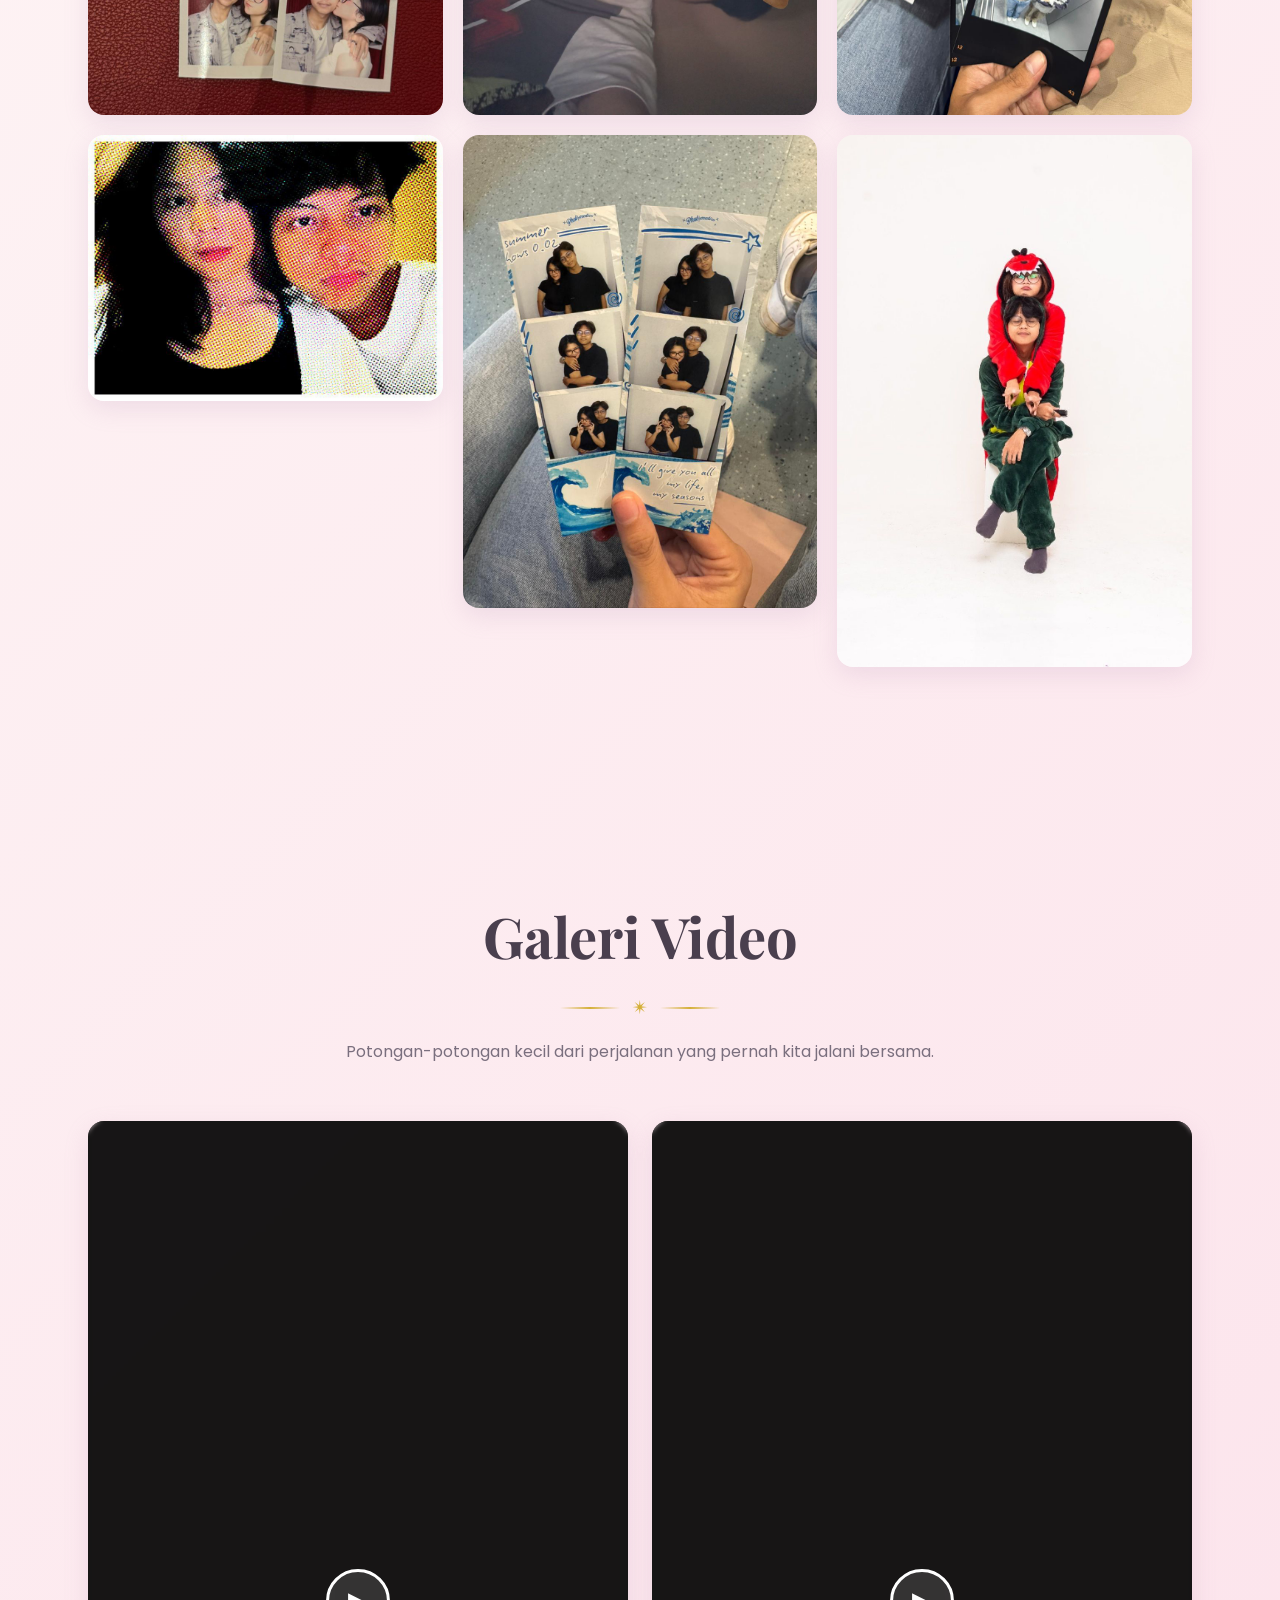
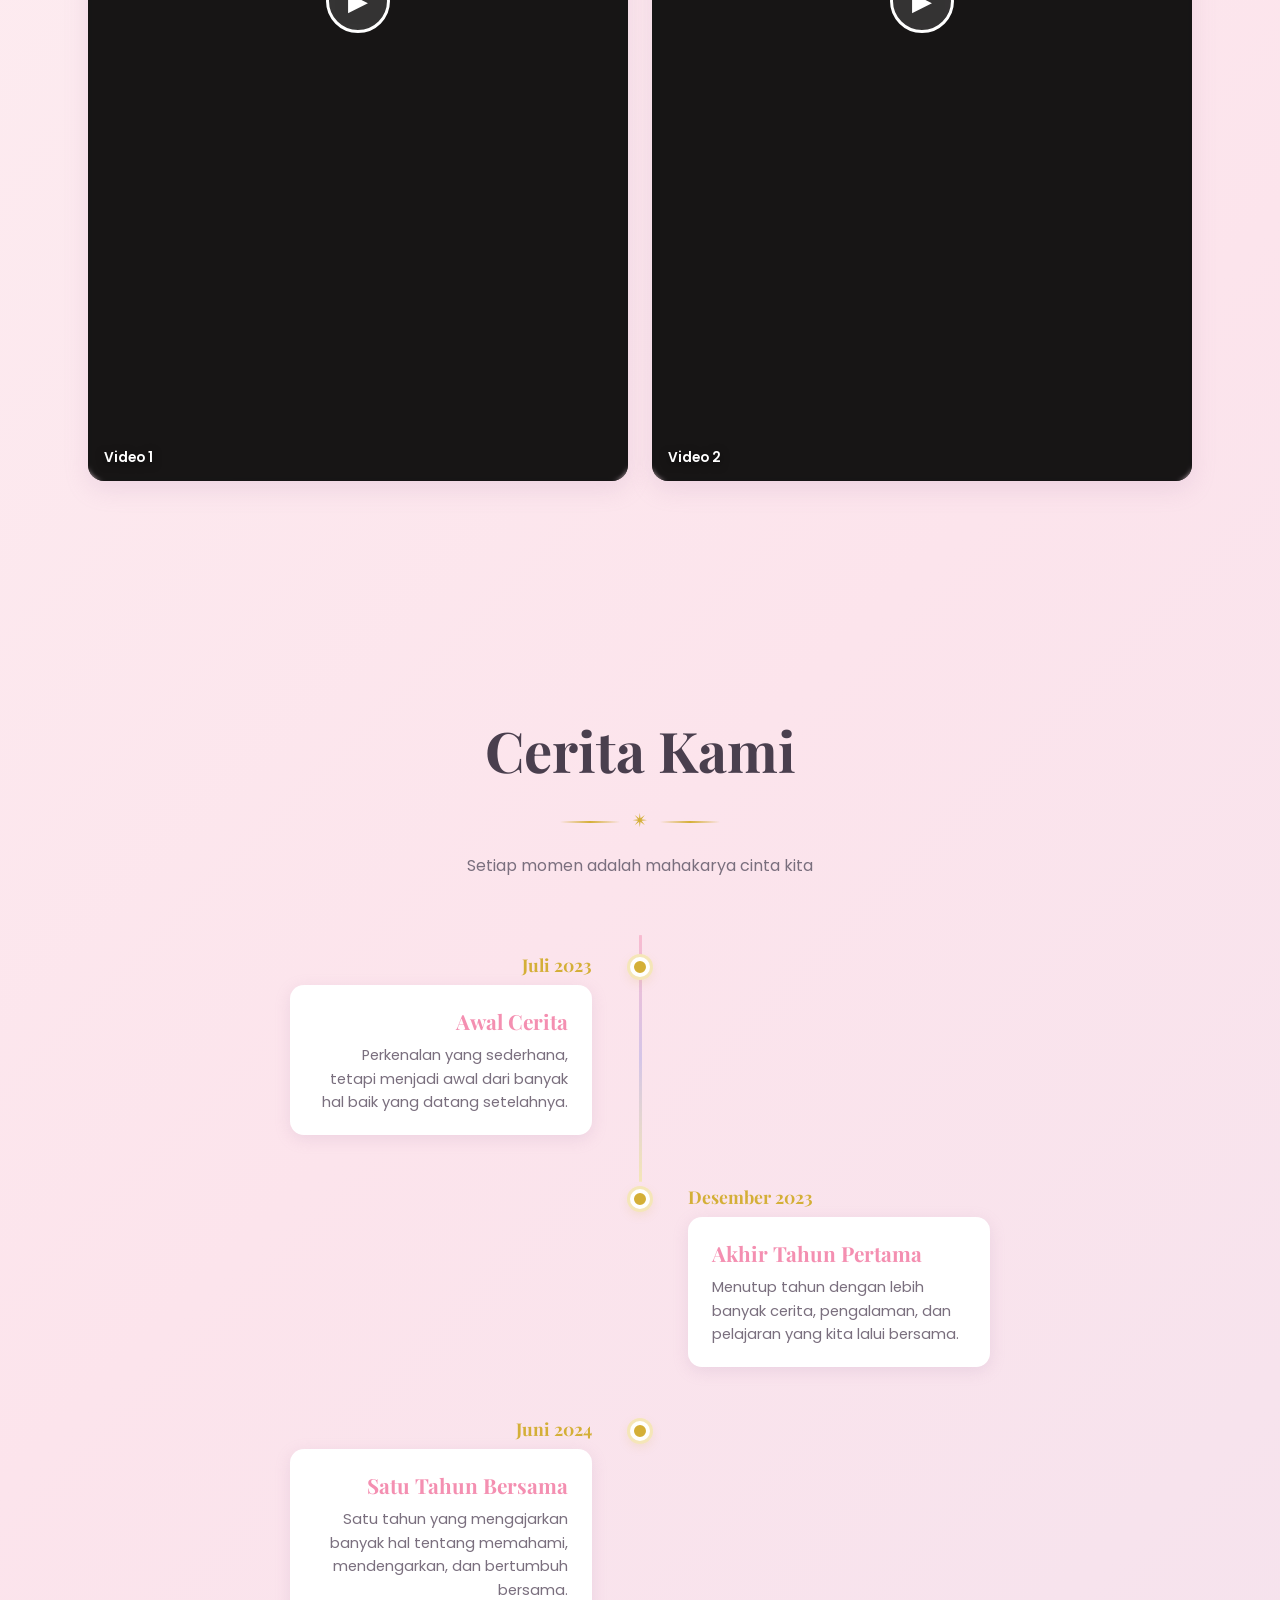
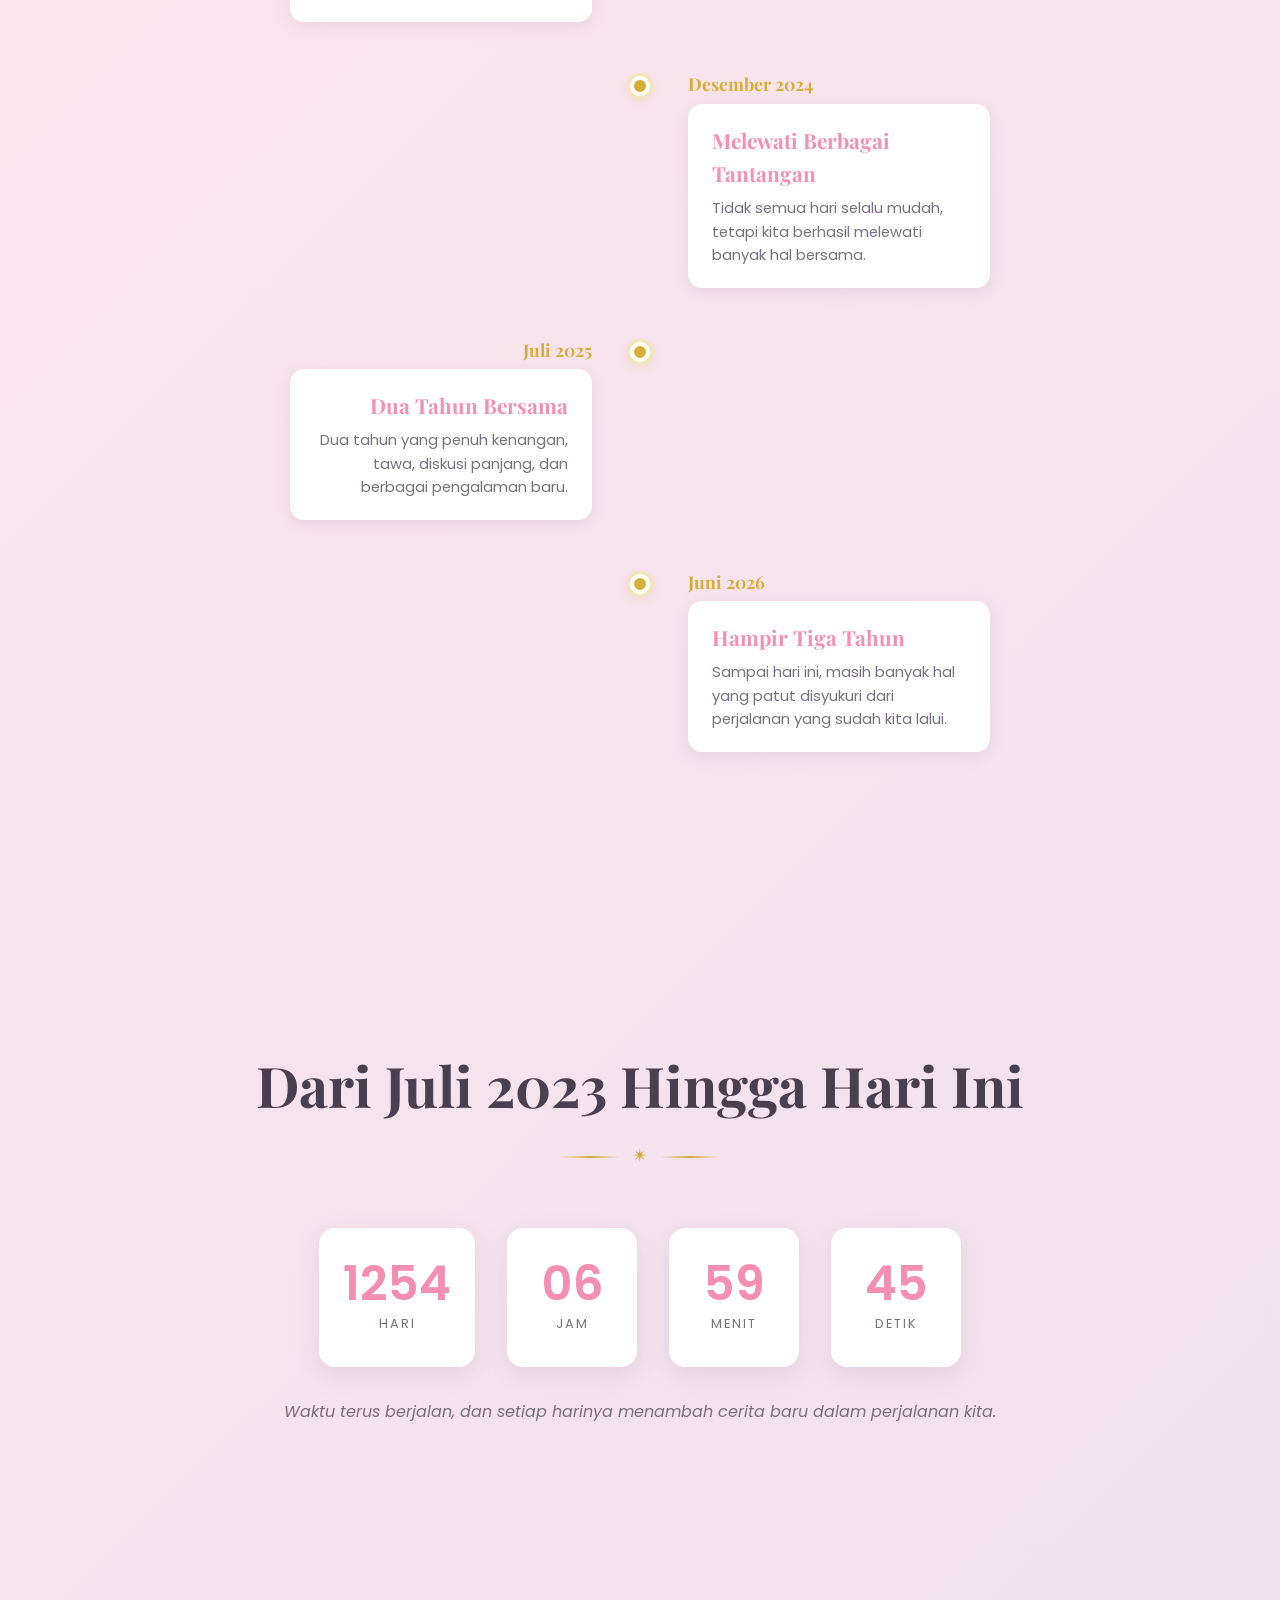
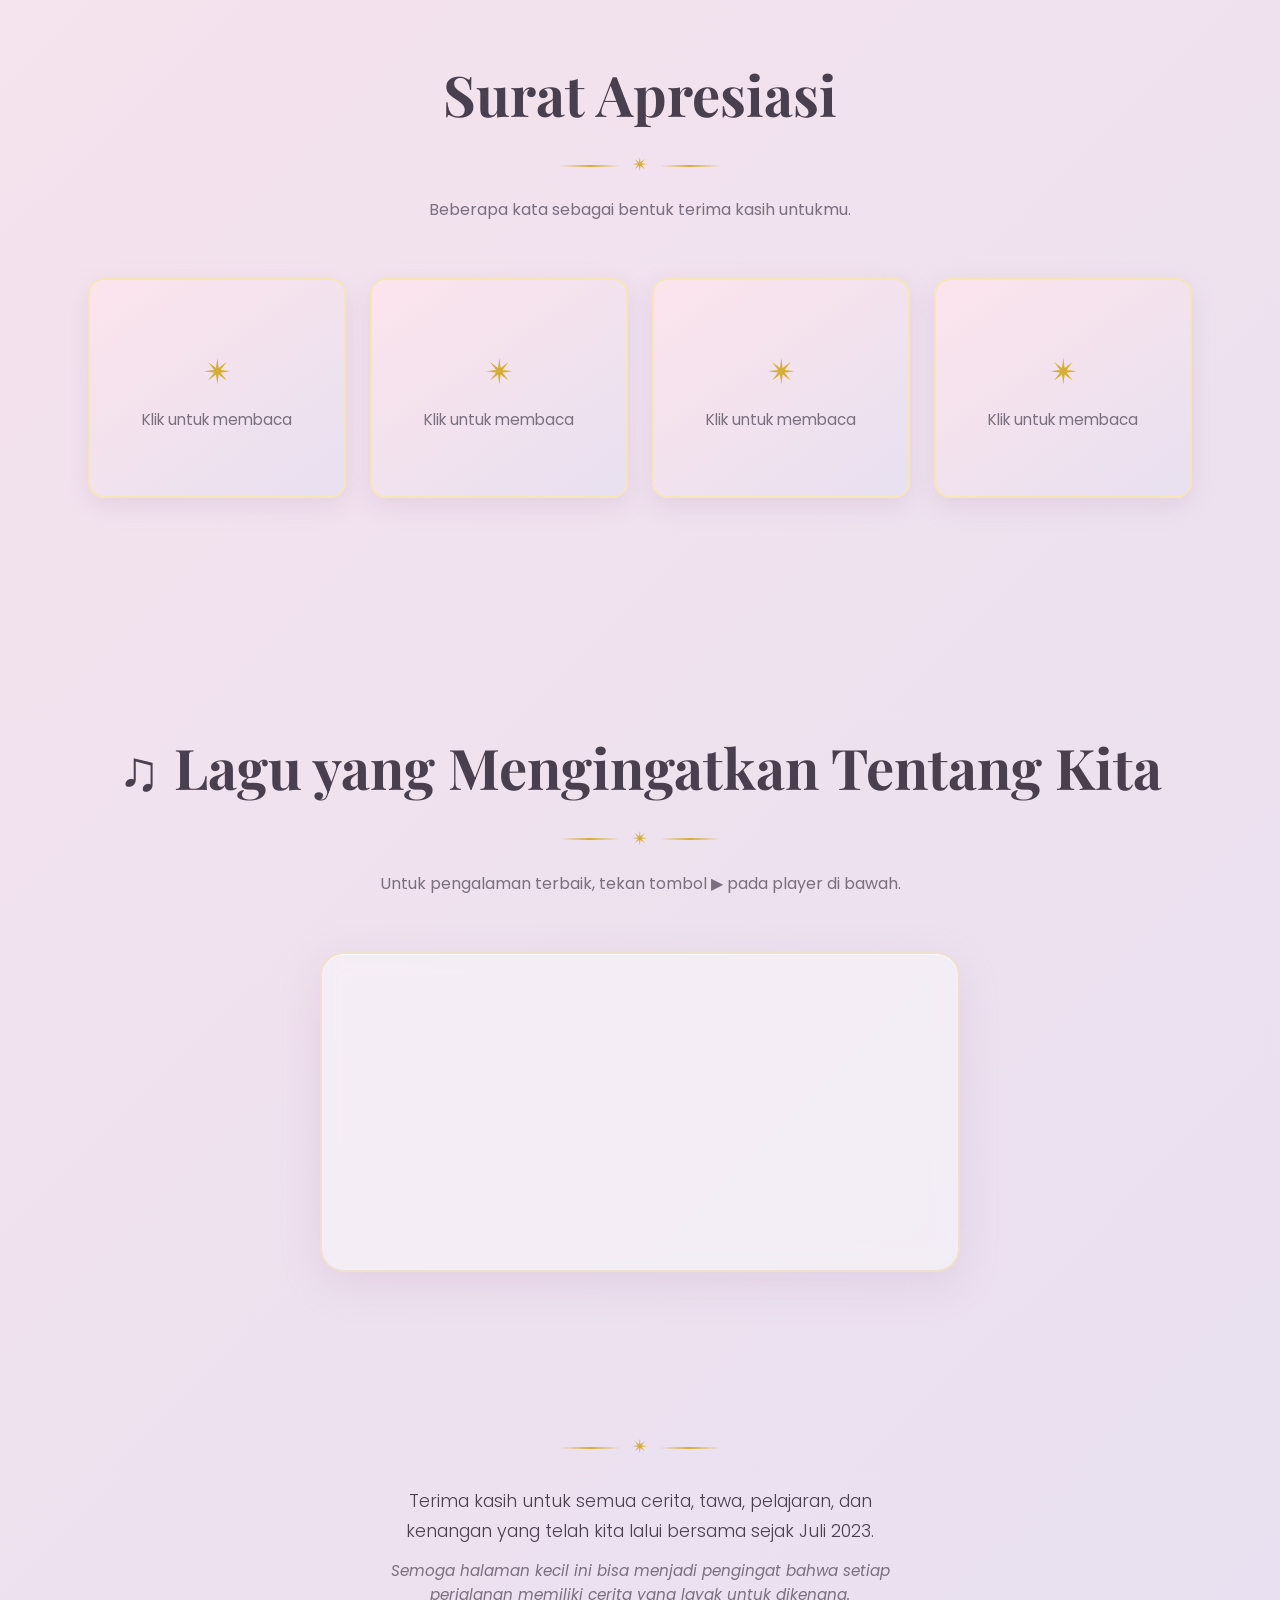
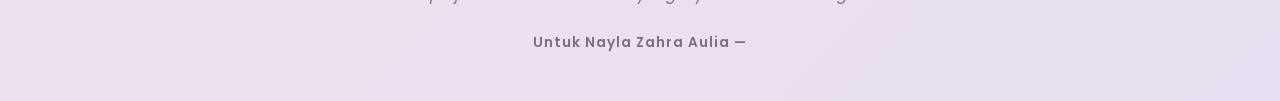
==== commit 3c392af0: "Perbaiki UX musik dan galeri video" ====
--- a/index.html
+++ b/index.html
@@ -288,13 +288,13 @@
   <!-- ========== LAGU YANG MENGINGATKAN TENTANG KITA ========== -->
   <section id="lagu-kita" class="section section-lagu">
     <div class="section-header" data-aos="fade-up">
-      <h2 class="section-title">Lagu yang Mengingatkan Tentang Kita</h2>
-      <div class="section-divider">
-        <span class="divider-line"></span>
-        <span class="divider-flower">&#x2734;</span>
-        <span class="divider-line"></span>
-      </div>
-      <p class="section-desc">Beberapa lagu tidak hanya menyimpan melodi, tetapi juga membawa kembali kenangan pada waktu-waktu tertentu.</p>
+      <h2 class="section-title">&#x266B; Lagu yang Mengingatkan Tentang Kita</h2>
+      <div class="section-divider">
+        <span class="divider-line"></span>
+        <span class="divider-flower">&#x2734;</span>
+        <span class="divider-line"></span>
+      </div>
+      <p class="section-desc">Untuk pengalaman terbaik, tekan tombol &#x25B6; pada player di bawah.</p>
     </div>
     <div class="lagu-wrapper" data-aos="fade-up" data-aos-delay="200">
       <iframe
@@ -304,7 +304,7 @@
         scrolling="no"
         frameborder="no"
         allow="autoplay; encrypted-media"
-        src="about:blank">
+        src="https://w.soundcloud.com/player/?url=https%3A//api.soundcloud.com/tracks/soundcloud%253Atracks%253A2338237430&color=%23ffb6d9&auto_play=false&hide_related=true&show_comments=false&show_user=true&show_reposts=false&show_teaser=false&visual=true">
       </iframe>
     </div>
   </section>
@@ -327,6 +327,21 @@
     </p>
   </footer>
 
+  <!-- ========== TOAST NOTIFICATION ========== -->
+  <div id="toast" class="toast">
+    <div class="toast-inner">
+      <div class="toast-icon">&#x266B;</div>
+      <div class="toast-content">
+        <p class="toast-title">Untuk pengalaman terbaik, tekan tombol Play pada lagu di bawah.</p>
+        <p class="toast-desc">Browser pada perangkat mobile membatasi pemutaran musik otomatis.</p>
+      </div>
+      <button class="toast-close" id="toast-close" aria-label="Tutup">&times;</button>
+    </div>
+    <div class="toast-actions">
+      <button class="toast-btn" id="toast-scroll">Lihat Lagu</button>
+    </div>
+  </div>
+
   <!-- ========== SCRIPTS ========== -->
   <script src="https://unpkg.com/aos@2.3.1/dist/aos.js"></script>
   <script src="script.js"></script>
--- a/style.css
+++ b/style.css
@@ -425,19 +425,16 @@
   border-radius: 16px;
   overflow: hidden;
   box-shadow: 0 8px 25px var(--shadow-soft);
-  background: rgba(0, 0, 0, 0.9);
+  background: rgba(0, 0, 0, 0.88);
   cursor: pointer;
-  display: flex;
-  align-items: center;
-  justify-content: center;
 }
 
 .video-item video {
   width: 100%;
   display: block;
-  aspect-ratio: auto;
+  aspect-ratio: 9 / 16;
   object-fit: contain;
-  max-height: 70vh;
+  object-position: center;
 }
 
 .video-overlay {
@@ -776,6 +773,136 @@
   letter-spacing: 1px;
 }
 
+/* ========== TOAST NOTIFICATION ========== */
+.toast {
+  position: fixed;
+  bottom: 1.5rem;
+  left: 50%;
+  transform: translateX(-50%) translateY(120%);
+  width: calc(100% - 2rem);
+  max-width: 420px;
+  z-index: 9990;
+  opacity: 0;
+  visibility: hidden;
+  transition: transform 0.45s cubic-bezier(0.34, 1.56, 0.64, 1),
+              opacity 0.4s ease,
+              visibility 0.4s ease;
+  pointer-events: none;
+}
+
+.toast.visible {
+  opacity: 1;
+  visibility: visible;
+  transform: translateX(-50%) translateY(0);
+  pointer-events: auto;
+}
+
+.toast-inner {
+  display: flex;
+  align-items: flex-start;
+  gap: 0.75rem;
+  background: rgba(255, 255, 255, 0.7);
+  backdrop-filter: blur(16px);
+  -webkit-backdrop-filter: blur(16px);
+  border: 1.5px solid rgba(212, 175, 55, 0.15);
+  border-radius: 20px;
+  padding: 1rem 1rem 0.75rem 1rem;
+  box-shadow:
+    0 12px 40px rgba(180, 140, 180, 0.25),
+    0 2px 8px rgba(180, 140, 180, 0.1),
+    inset 0 1px 0 rgba(255, 255, 255, 0.6);
+}
+
+.toast-icon {
+  font-size: 1.3rem;
+  color: var(--pink-medium);
+  flex-shrink: 0;
+  margin-top: 0.1rem;
+}
+
+.toast-content {
+  flex: 1;
+  min-width: 0;
+}
+
+.toast-title {
+  font-family: var(--font-body);
+  font-size: 0.85rem;
+  font-weight: 500;
+  color: var(--text-dark);
+  line-height: 1.4;
+  margin-bottom: 0.25rem;
+}
+
+.toast-desc {
+  font-family: var(--font-body);
+  font-size: 0.75rem;
+  font-weight: 400;
+  color: var(--text-soft);
+  line-height: 1.3;
+}
+
+.toast-close {
+  background: none;
+  border: none;
+  font-size: 1.3rem;
+  color: var(--text-soft);
+  cursor: pointer;
+  padding: 0;
+  line-height: 1;
+  flex-shrink: 0;
+  transition: var(--transition);
+}
+
+.toast-close:hover {
+  color: var(--text-dark);
+  transform: rotate(90deg);
+}
+
+.toast-actions {
+  display: flex;
+  justify-content: flex-end;
+  padding: 0.5rem 0.15rem 0.15rem;
+  margin-top: -0.25rem;
+}
+
+.toast-btn {
+  font-family: var(--font-body);
+  font-size: 0.8rem;
+  font-weight: 600;
+  padding: 0.4rem 1rem;
+  border: none;
+  border-radius: 50px;
+  background: linear-gradient(135deg, var(--pink-pastel), var(--lavender));
+  color: var(--white);
+  cursor: pointer;
+  transition: var(--transition);
+  box-shadow: 0 4px 12px var(--shadow-soft);
+}
+
+.toast-btn:hover {
+  transform: translateY(-1px);
+  box-shadow: 0 6px 20px var(--shadow-soft);
+}
+
+.toast-btn:active {
+  transform: translateY(0);
+}
+
+/* Desktop: pojok kanan bawah */
+@media (min-width: 768px) {
+  .toast {
+    left: auto;
+    right: 1.5rem;
+    bottom: 1.5rem;
+    transform: translateY(120%);
+  }
+
+  .toast.visible {
+    transform: translateY(0);
+  }
+}
+
 /* ========== RESPONSIVE ========== */
 
 /* Tablet */
